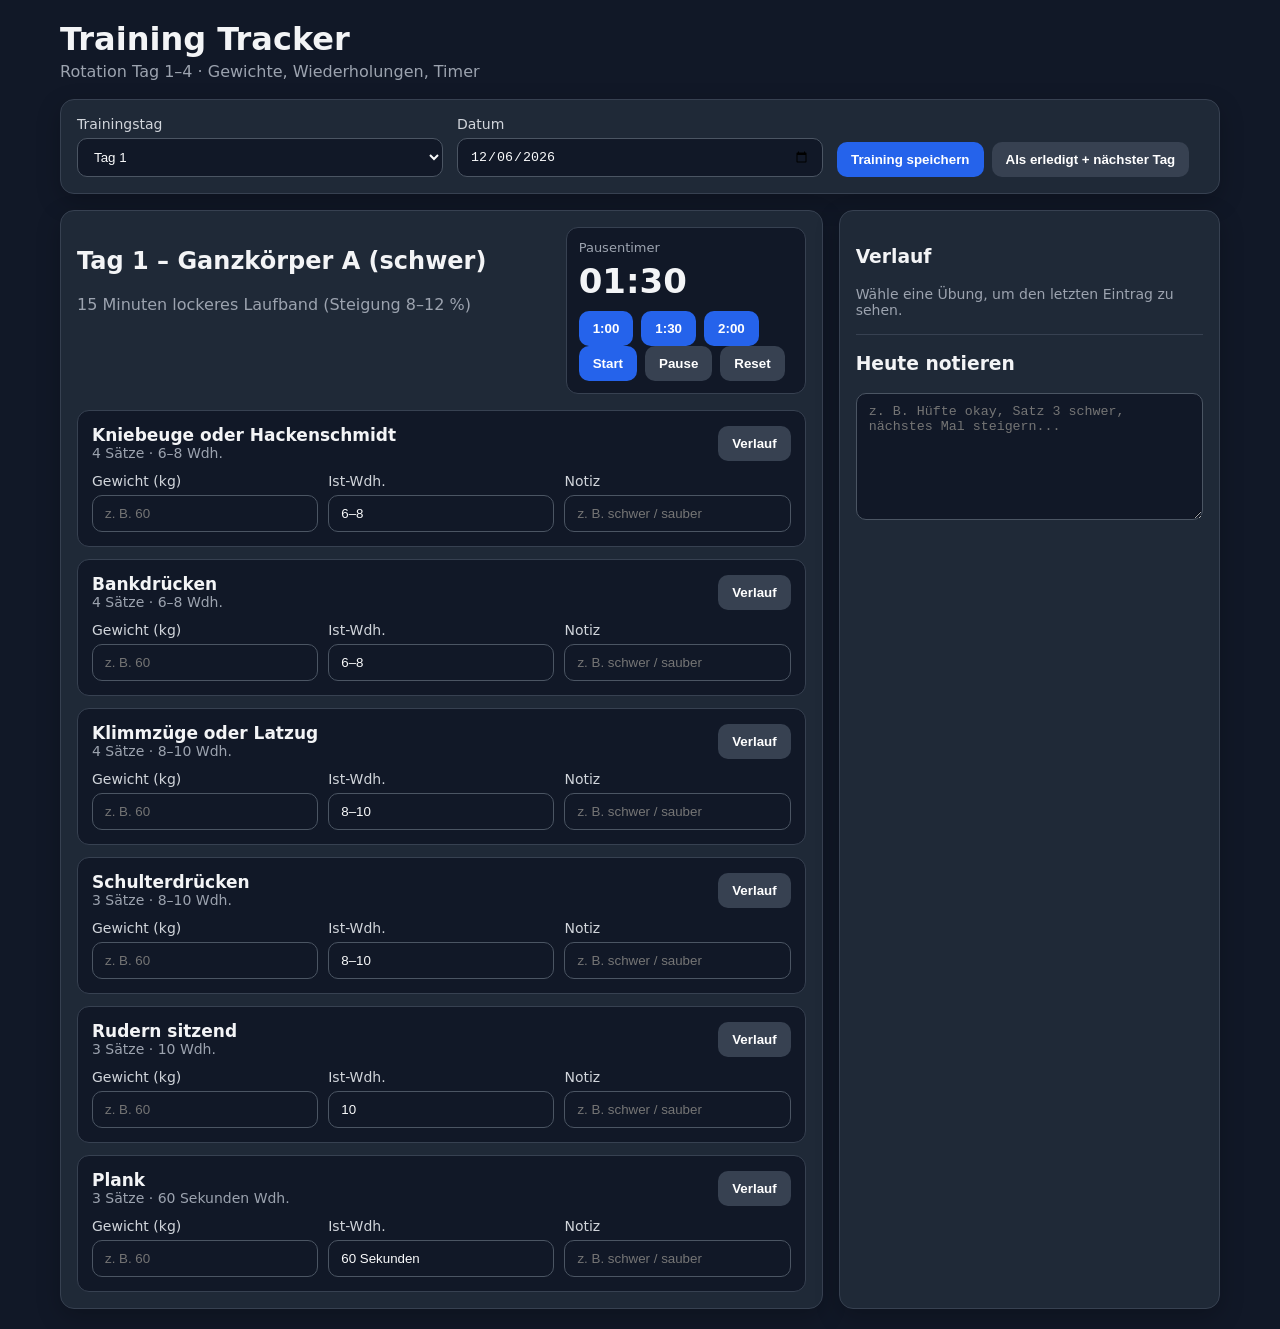
==== index.html @ ad7e07ad "Initial training tracker MVP" ====
<!doctype html>
<html lang="de">
<head>
  <meta charset="UTF-8" />
  <meta name="viewport" content="width=device-width, initial-scale=1.0" />
  <title>Training Tracker</title>
  <link rel="stylesheet" href="styles.css" />
</head>
<body>
  <div class="app">
    <header>
      <h1>Training Tracker</h1>
      <p class="subtitle">Rotation Tag 1–4 · Gewichte, Wiederholungen, Timer</p>
    </header>

    <section class="panel topbar">
      <div>
        <label for="daySelect">Trainingstag</label>
        <select id="daySelect"></select>
      </div>
      <div>
        <label for="trainingDate">Datum</label>
        <input id="trainingDate" type="date" />
      </div>
      <div class="actions">
        <button id="saveSessionBtn">Training speichern</button>
        <button id="completeDayBtn" class="secondary">Als erledigt + nächster Tag</button>
      </div>
    </section>

    <section class="grid">
      <div class="panel main-panel">
        <div class="day-header">
          <div>
            <h2 id="dayTitle">Tag 1</h2>
            <p id="dayMeta"></p>
          </div>
          <div class="timer-box">
            <div class="timer-label">Pausentimer</div>
            <div id="timerDisplay" class="timer">01:30</div>
            <div class="timer-actions">
              <button data-seconds="60" class="timerPreset">1:00</button>
              <button data-seconds="90" class="timerPreset">1:30</button>
              <button data-seconds="120" class="timerPreset">2:00</button>
            </div>
            <div class="timer-actions">
              <button id="startTimerBtn">Start</button>
              <button id="pauseTimerBtn" class="secondary">Pause</button>
              <button id="resetTimerBtn" class="secondary">Reset</button>
            </div>
          </div>
        </div>
        <div id="exerciseList" class="exercise-list"></div>
      </div>

      <aside class="panel side-panel">
        <h3>Verlauf</h3>
        <div id="historyHint" class="hint">Wähle eine Übung, um den letzten Eintrag zu sehen.</div>
        <div id="historyBox"></div>
        <hr />
        <h3>Heute notieren</h3>
        <textarea id="sessionNotes" rows="7" placeholder="z. B. Hüfte okay, Satz 3 schwer, nächstes Mal steigern..."></textarea>
      </aside>
    </section>
  </div>

  <script src="app.js"></script>
</body>
</html>
---- styles.css ----
* { box-sizing: border-box; }
body {
  margin: 0;
  font-family: Inter, system-ui, sans-serif;
  background: #111827;
  color: #f3f4f6;
}
.app {
  max-width: 1200px;
  margin: 0 auto;
  padding: 20px;
}
header h1 { margin: 0 0 4px; }
.subtitle { margin: 0 0 18px; color: #9ca3af; }
.panel {
  background: #1f2937;
  border: 1px solid #374151;
  border-radius: 14px;
  padding: 16px;
  box-shadow: 0 8px 24px rgba(0,0,0,0.22);
}
.topbar {
  display: grid;
  grid-template-columns: repeat(3, minmax(0, 1fr));
  gap: 14px;
  margin-bottom: 16px;
}
.grid {
  display: grid;
  grid-template-columns: 2fr 1fr;
  gap: 16px;
}
label {
  display: block;
  margin-bottom: 6px;
  font-size: 14px;
  color: #d1d5db;
}
select, input, textarea {
  width: 100%;
  padding: 10px 12px;
  border-radius: 10px;
  border: 1px solid #4b5563;
  background: #111827;
  color: #f9fafb;
}
button {
  border: 0;
  border-radius: 10px;
  padding: 10px 14px;
  background: #2563eb;
  color: white;
  cursor: pointer;
  font-weight: 600;
}
button.secondary { background: #374151; }
button:hover { opacity: 0.95; }
.actions, .timer-actions {
  display: flex;
  gap: 8px;
  flex-wrap: wrap;
  align-items: end;
}
.day-header {
  display: flex;
  justify-content: space-between;
  gap: 16px;
  margin-bottom: 16px;
}
#dayMeta { color: #9ca3af; margin: 4px 0 0; }
.timer-box {
  min-width: 240px;
  background: #111827;
  border: 1px solid #374151;
  border-radius: 12px;
  padding: 12px;
}
.timer-label { color: #9ca3af; font-size: 13px; }
.timer {
  font-size: 34px;
  font-weight: 700;
  margin: 6px 0 10px;
}
.exercise-list {
  display: flex;
  flex-direction: column;
  gap: 12px;
}
.exercise-card {
  border: 1px solid #374151;
  border-radius: 12px;
  padding: 14px;
  background: #111827;
}
.exercise-top {
  display: flex;
  justify-content: space-between;
  gap: 12px;
  align-items: center;
  margin-bottom: 12px;
}
.exercise-title { font-size: 17px; font-weight: 700; }
.exercise-meta { color: #9ca3af; font-size: 14px; }
.exercise-grid {
  display: grid;
  grid-template-columns: repeat(3, minmax(0, 1fr));
  gap: 10px;
}
.history-item {
  padding: 10px;
  background: #111827;
  border: 1px solid #374151;
  border-radius: 10px;
  margin-bottom: 8px;
}
.hint { color: #9ca3af; font-size: 14px; margin-bottom: 10px; }
hr { border: none; border-top: 1px solid #374151; margin: 16px 0; }
@media (max-width: 900px) {
  .grid { grid-template-columns: 1fr; }
  .topbar { grid-template-columns: 1fr; }
  .day-header { flex-direction: column; }
  .exercise-grid { grid-template-columns: 1fr; }
}
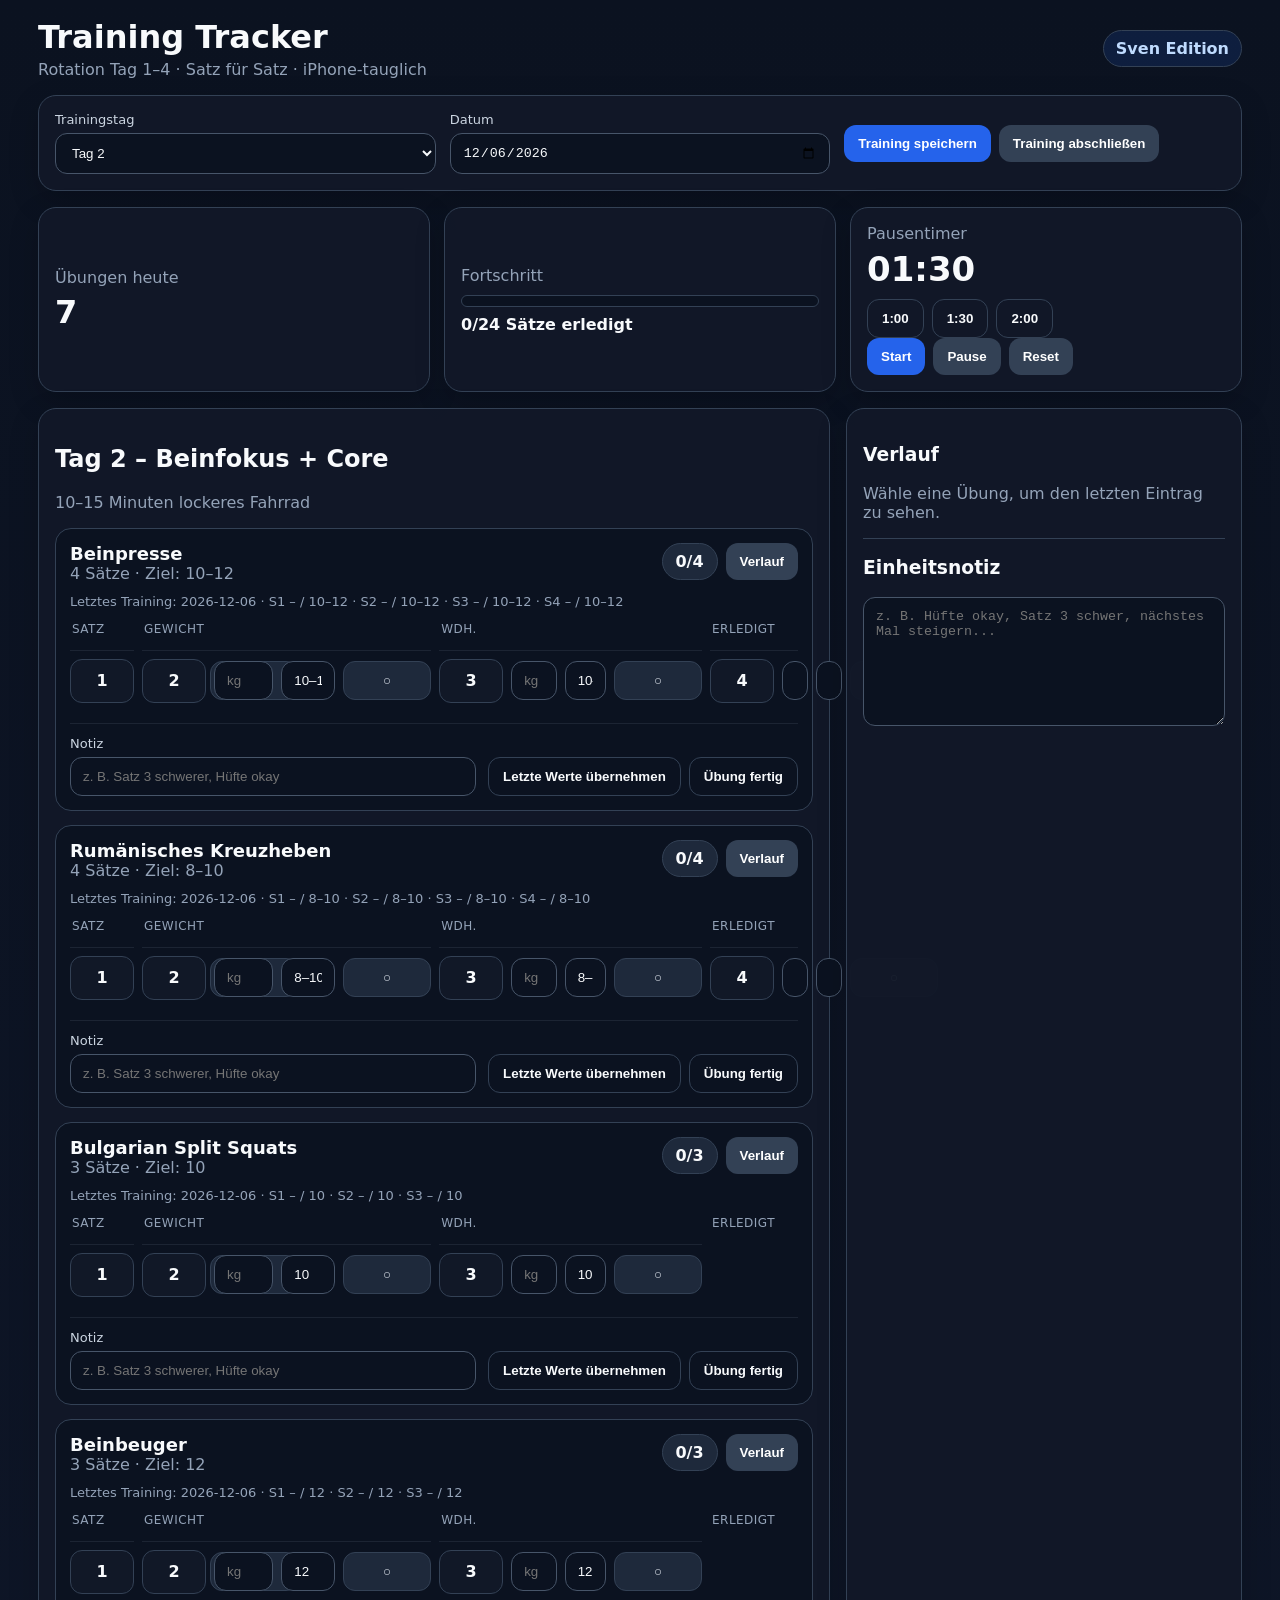
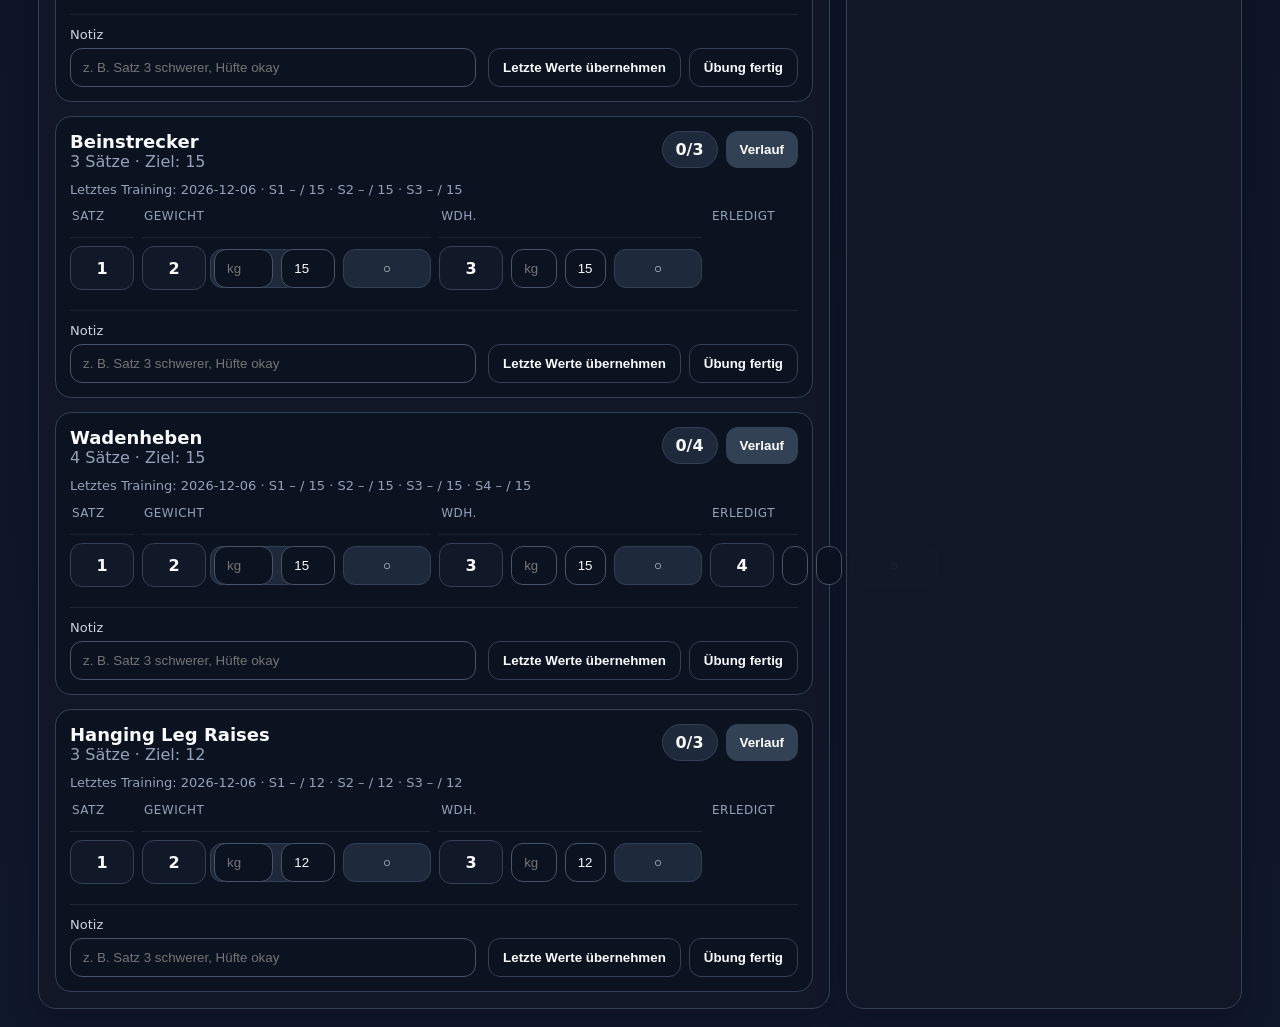
==== commit da0a8a6f: "Improve workout logging UI and set completion flow" ====
--- a/index.html
+++ b/index.html
@@ -4,13 +4,16 @@
   <meta charset="UTF-8" />
   <meta name="viewport" content="width=device-width, initial-scale=1.0" />
   <title>Training Tracker</title>
-  <link rel="stylesheet" href="styles.css" />
+  <link rel="stylesheet" href="styles.css?v=3" />
 </head>
 <body>
   <div class="app">
-    <header>
-      <h1>Training Tracker</h1>
-      <p class="subtitle">Rotation Tag 1–4 · Gewichte, Wiederholungen, Timer</p>
+    <header class="hero">
+      <div>
+        <h1>Training Tracker</h1>
+        <p class="subtitle">Rotation Tag 1–4 · Satz für Satz · iPhone-tauglich</p>
+      </div>
+      <div class="hero-chip">Sven Edition</div>
     </header>
 
     <section class="panel topbar">
@@ -24,7 +27,35 @@
       </div>
       <div class="actions">
         <button id="saveSessionBtn">Training speichern</button>
-        <button id="completeDayBtn" class="secondary">Als erledigt + nächster Tag</button>
+        <button id="completeDayBtn" class="secondary">Training abschließen</button>
+      </div>
+    </section>
+
+    <section class="dashboard">
+      <div class="panel stat-card">
+        <div class="stat-label">Übungen heute</div>
+        <div class="stat-value" id="exerciseCount">0</div>
+      </div>
+      <div class="panel stat-card progress-card">
+        <div class="stat-label">Fortschritt</div>
+        <div class="progress-row">
+          <div class="progress-bar"><div id="progressFill" class="progress-fill"></div></div>
+          <div id="progressText" class="progress-text">0/0 Sätze erledigt</div>
+        </div>
+      </div>
+      <div class="panel timer-box">
+        <div class="timer-label">Pausentimer</div>
+        <div id="timerDisplay" class="timer">01:30</div>
+        <div class="timer-actions">
+          <button data-seconds="60" class="timerPreset ghost">1:00</button>
+          <button data-seconds="90" class="timerPreset ghost">1:30</button>
+          <button data-seconds="120" class="timerPreset ghost">2:00</button>
+        </div>
+        <div class="timer-actions">
+          <button id="startTimerBtn">Start</button>
+          <button id="pauseTimerBtn" class="secondary">Pause</button>
+          <button id="resetTimerBtn" class="secondary">Reset</button>
+        </div>
       </div>
     </section>
 
@@ -35,20 +66,6 @@
             <h2 id="dayTitle">Tag 1</h2>
             <p id="dayMeta"></p>
           </div>
-          <div class="timer-box">
-            <div class="timer-label">Pausentimer</div>
-            <div id="timerDisplay" class="timer">01:30</div>
-            <div class="timer-actions">
-              <button data-seconds="60" class="timerPreset">1:00</button>
-              <button data-seconds="90" class="timerPreset">1:30</button>
-              <button data-seconds="120" class="timerPreset">2:00</button>
-            </div>
-            <div class="timer-actions">
-              <button id="startTimerBtn">Start</button>
-              <button id="pauseTimerBtn" class="secondary">Pause</button>
-              <button id="resetTimerBtn" class="secondary">Reset</button>
-            </div>
-          </div>
         </div>
         <div id="exerciseList" class="exercise-list"></div>
       </div>
@@ -58,12 +75,12 @@
         <div id="historyHint" class="hint">Wähle eine Übung, um den letzten Eintrag zu sehen.</div>
         <div id="historyBox"></div>
         <hr />
-        <h3>Heute notieren</h3>
+        <h3>Einheitsnotiz</h3>
         <textarea id="sessionNotes" rows="7" placeholder="z. B. Hüfte okay, Satz 3 schwer, nächstes Mal steigern..."></textarea>
       </aside>
     </section>
   </div>
 
-  <script src="app.js"></script>
+  <script src="app.js?v=3"></script>
 </body>
 </html>
--- a/styles.css
+++ b/styles.css
@@ -1,25 +1,51 @@
 * { box-sizing: border-box; }
+:root {
+  --bg: #0f172a;
+  --panel: #111827;
+  --panel-2: #1f2937;
+  --line: #334155;
+  --muted: #94a3b8;
+  --text: #f8fafc;
+  --blue: #2563eb;
+  --blue-2: #1d4ed8;
+  --green: #16a34a;
+}
 body {
   margin: 0;
   font-family: Inter, system-ui, sans-serif;
-  background: #111827;
-  color: #f3f4f6;
+  background: linear-gradient(180deg, #0b1220 0%, var(--bg) 100%);
+  color: var(--text);
 }
 .app {
-  max-width: 1200px;
+  max-width: 1240px;
   margin: 0 auto;
-  padding: 20px;
-}
-header h1 { margin: 0 0 4px; }
-.subtitle { margin: 0 0 18px; color: #9ca3af; }
+  padding: 18px;
+}
+.hero {
+  display: flex;
+  justify-content: space-between;
+  align-items: center;
+  gap: 12px;
+  margin-bottom: 16px;
+}
+.hero h1 { margin: 0 0 4px; }
+.subtitle { margin: 0; color: var(--muted); }
+.hero-chip {
+  border: 1px solid var(--line);
+  background: rgba(37,99,235,.15);
+  color: #bfdbfe;
+  padding: 8px 12px;
+  border-radius: 999px;
+  font-weight: 700;
+}
 .panel {
-  background: #1f2937;
-  border: 1px solid #374151;
-  border-radius: 14px;
+  background: rgba(17,24,39,.95);
+  border: 1px solid var(--line);
+  border-radius: 18px;
   padding: 16px;
-  box-shadow: 0 8px 24px rgba(0,0,0,0.22);
-}
-.topbar {
+  box-shadow: 0 10px 30px rgba(0,0,0,.18);
+}
+.topbar, .dashboard {
   display: grid;
   grid-template-columns: repeat(3, minmax(0, 1fr));
   gap: 14px;
@@ -27,97 +53,174 @@
 }
 .grid {
   display: grid;
-  grid-template-columns: 2fr 1fr;
+  grid-template-columns: minmax(0, 2fr) minmax(300px, 1fr);
   gap: 16px;
 }
 label {
   display: block;
   margin-bottom: 6px;
-  font-size: 14px;
-  color: #d1d5db;
+  font-size: 13px;
+  color: #cbd5e1;
 }
 select, input, textarea {
   width: 100%;
-  padding: 10px 12px;
-  border-radius: 10px;
-  border: 1px solid #4b5563;
-  background: #111827;
-  color: #f9fafb;
-}
+  padding: 11px 12px;
+  border-radius: 12px;
+  border: 1px solid #475569;
+  background: #0b1220;
+  color: var(--text);
+}
+textarea { resize: vertical; }
 button {
   border: 0;
-  border-radius: 10px;
-  padding: 10px 14px;
-  background: #2563eb;
+  border-radius: 12px;
+  padding: 11px 14px;
+  background: var(--blue);
   color: white;
   cursor: pointer;
-  font-weight: 600;
-}
-button.secondary { background: #374151; }
-button:hover { opacity: 0.95; }
-.actions, .timer-actions {
+  font-weight: 700;
+}
+button.secondary { background: #334155; }
+button.ghost {
+  background: transparent;
+  border: 1px solid var(--line);
+  color: var(--text);
+}
+button:hover { opacity: .96; }
+.actions, .timer-actions, .exercise-actions, .footer-actions {
   display: flex;
   gap: 8px;
   flex-wrap: wrap;
-  align-items: end;
-}
-.day-header {
-  display: flex;
-  justify-content: space-between;
-  gap: 16px;
-  margin-bottom: 16px;
-}
-#dayMeta { color: #9ca3af; margin: 4px 0 0; }
-.timer-box {
-  min-width: 240px;
-  background: #111827;
-  border: 1px solid #374151;
-  border-radius: 12px;
-  padding: 12px;
-}
-.timer-label { color: #9ca3af; font-size: 13px; }
+  align-items: center;
+}
+.stat-card { display: flex; flex-direction: column; justify-content: center; min-height: 110px; }
+.stat-label, .timer-label, #dayMeta, .hint, .exercise-meta, .last-row { color: var(--muted); }
+.stat-value {
+  font-size: 32px;
+  font-weight: 800;
+  margin-top: 6px;
+}
+.progress-row { margin-top: 10px; }
+.progress-bar {
+  height: 12px;
+  border-radius: 999px;
+  background: #0b1220;
+  border: 1px solid var(--line);
+  overflow: hidden;
+}
+.progress-fill {
+  height: 100%;
+  width: 0%;
+  background: linear-gradient(90deg, var(--green), #22c55e);
+}
+.progress-text { margin-top: 8px; font-weight: 700; }
+.timer-box { min-height: 110px; }
 .timer {
   font-size: 34px;
-  font-weight: 700;
+  font-weight: 800;
   margin: 6px 0 10px;
 }
+.day-header { margin-bottom: 16px; }
 .exercise-list {
   display: flex;
   flex-direction: column;
-  gap: 12px;
+  gap: 14px;
 }
 .exercise-card {
-  border: 1px solid #374151;
-  border-radius: 12px;
+  border: 1px solid var(--line);
+  border-radius: 16px;
   padding: 14px;
-  background: #111827;
+  background: #0b1220;
 }
 .exercise-top {
   display: flex;
   justify-content: space-between;
   gap: 12px;
-  align-items: center;
-  margin-bottom: 12px;
-}
-.exercise-title { font-size: 17px; font-weight: 700; }
-.exercise-meta { color: #9ca3af; font-size: 14px; }
-.exercise-grid {
-  display: grid;
-  grid-template-columns: repeat(3, minmax(0, 1fr));
-  gap: 10px;
+  align-items: flex-start;
+  margin-bottom: 10px;
+}
+.exercise-title { font-size: 18px; font-weight: 800; }
+.exercise-pill {
+  display: inline-flex;
+  align-items: center;
+  justify-content: center;
+  min-width: 56px;
+  padding: 8px 10px;
+  border-radius: 999px;
+  background: #1e293b;
+  border: 1px solid var(--line);
+  font-weight: 800;
+}
+.exercise-pill.done {
+  background: rgba(22,163,74,.2);
+  color: #86efac;
+  border-color: rgba(22,163,74,.45);
+}
+.last-row {
+  font-size: 13px;
+  line-height: 1.45;
+  margin-bottom: 10px;
+}
+.set-table, .set-row {
+  display: grid;
+  grid-template-columns: 64px 1.1fr 1fr 88px;
+  gap: 8px;
+  align-items: center;
+}
+.set-head {
+  color: var(--muted);
+  font-size: 12px;
+  text-transform: uppercase;
+  letter-spacing: .04em;
+  padding: 0 2px 6px;
+}
+.set-row {
+  padding: 8px 0;
+  border-top: 1px solid rgba(148,163,184,.12);
+}
+.set-row.is-done input {
+  border-color: rgba(22,163,74,.5);
+}
+.set-label {
+  height: 44px;
+  display: flex;
+  align-items: center;
+  justify-content: center;
+  border-radius: 12px;
+  border: 1px solid var(--line);
+  background: #111827;
+  font-weight: 800;
+}
+.doneBtn {
+  background: #1e293b;
+  border: 1px solid var(--line);
+  color: #e2e8f0;
+}
+.doneBtn.done {
+  background: rgba(22,163,74,.2);
+  color: #86efac;
+  border-color: rgba(22,163,74,.45);
+}
+.exercise-footer {
+  margin-top: 12px;
+  padding-top: 12px;
+  border-top: 1px solid rgba(148,163,184,.12);
+  display: grid;
+  grid-template-columns: 1fr auto;
+  gap: 12px;
+  align-items: end;
 }
 .history-item {
   padding: 10px;
-  background: #111827;
-  border: 1px solid #374151;
-  border-radius: 10px;
+  background: #0b1220;
+  border: 1px solid var(--line);
+  border-radius: 12px;
   margin-bottom: 8px;
-}
-.hint { color: #9ca3af; font-size: 14px; margin-bottom: 10px; }
-hr { border: none; border-top: 1px solid #374151; margin: 16px 0; }
+  line-height: 1.45;
+}
+hr { border: none; border-top: 1px solid var(--line); margin: 16px 0; }
 @media (max-width: 900px) {
-  .grid { grid-template-columns: 1fr; }
-  .topbar { grid-template-columns: 1fr; }
-  .day-header { flex-direction: column; }
-  .exercise-grid { grid-template-columns: 1fr; }
-}
+  .topbar, .dashboard, .grid, .exercise-footer { grid-template-columns: 1fr; }
+  .hero, .exercise-top { flex-direction: column; align-items: stretch; }
+  .set-table, .set-row { grid-template-columns: 54px 1fr 1fr 76px; }
+}
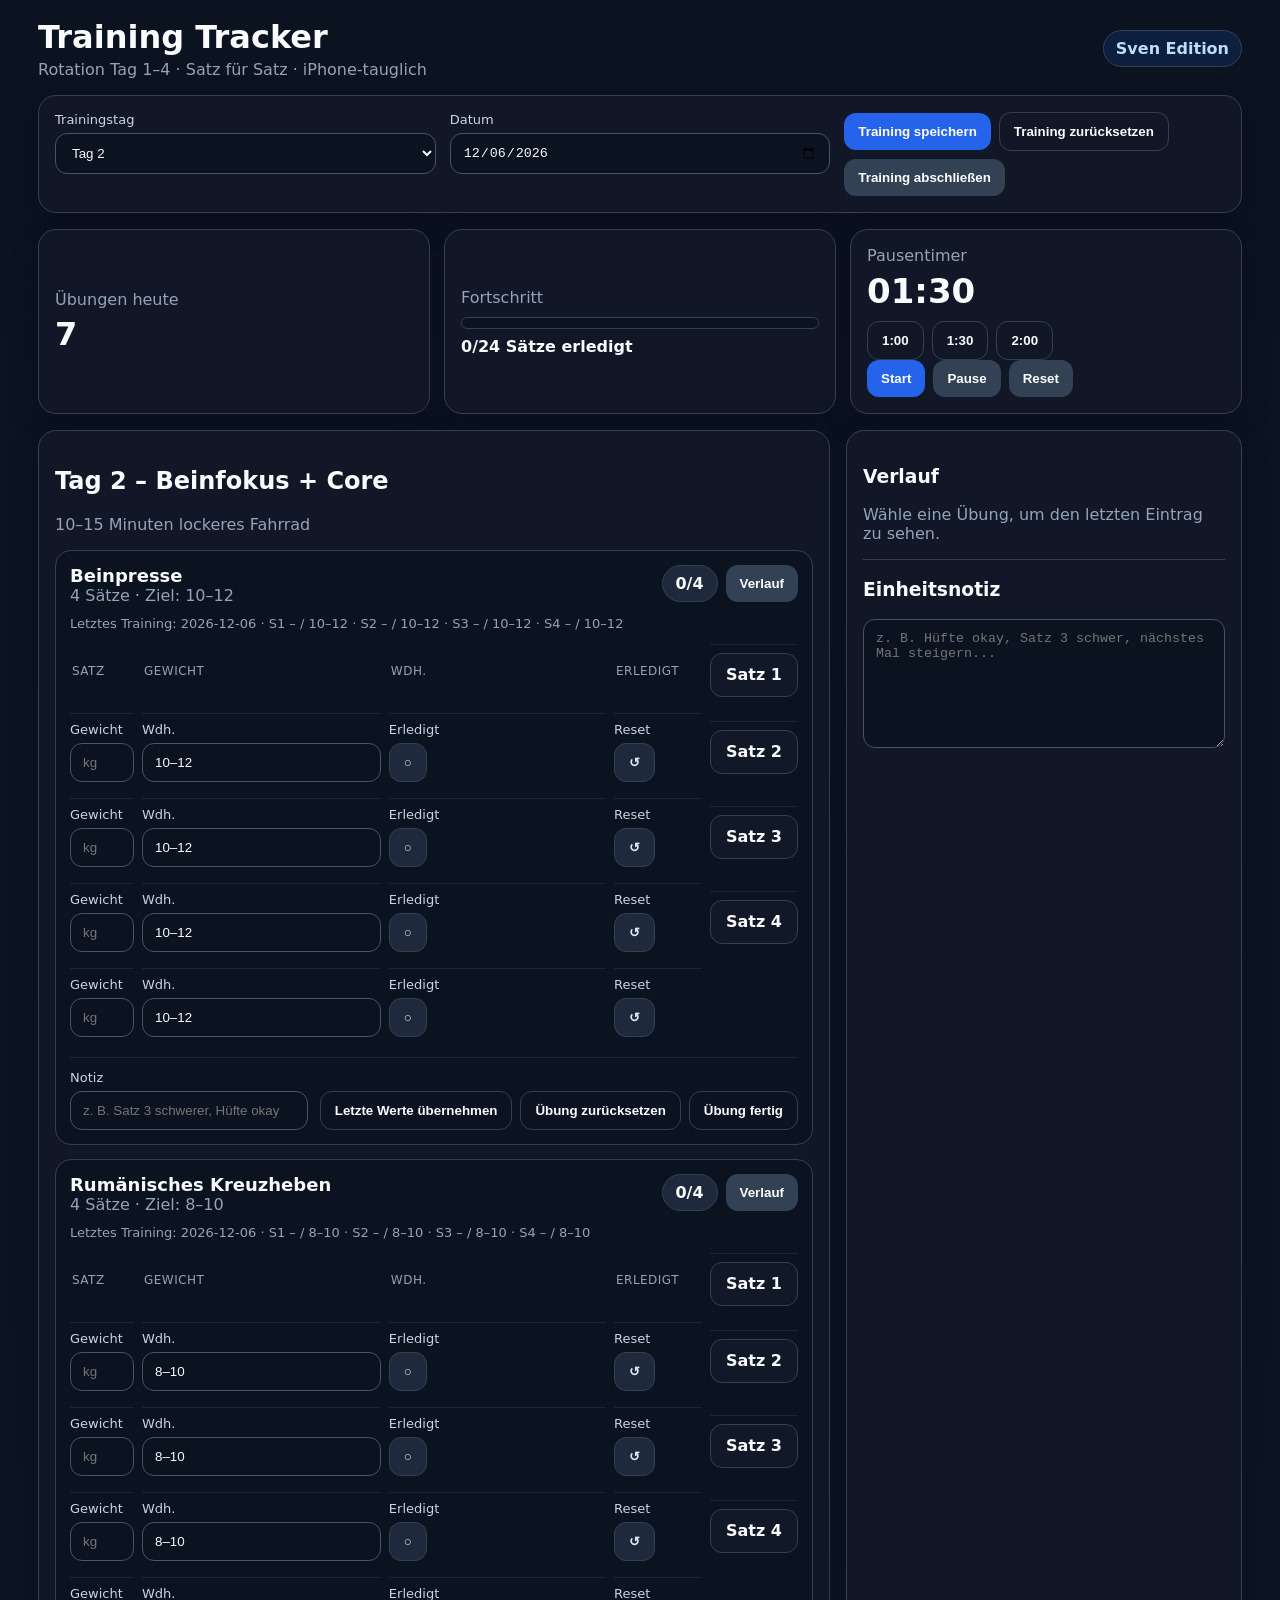
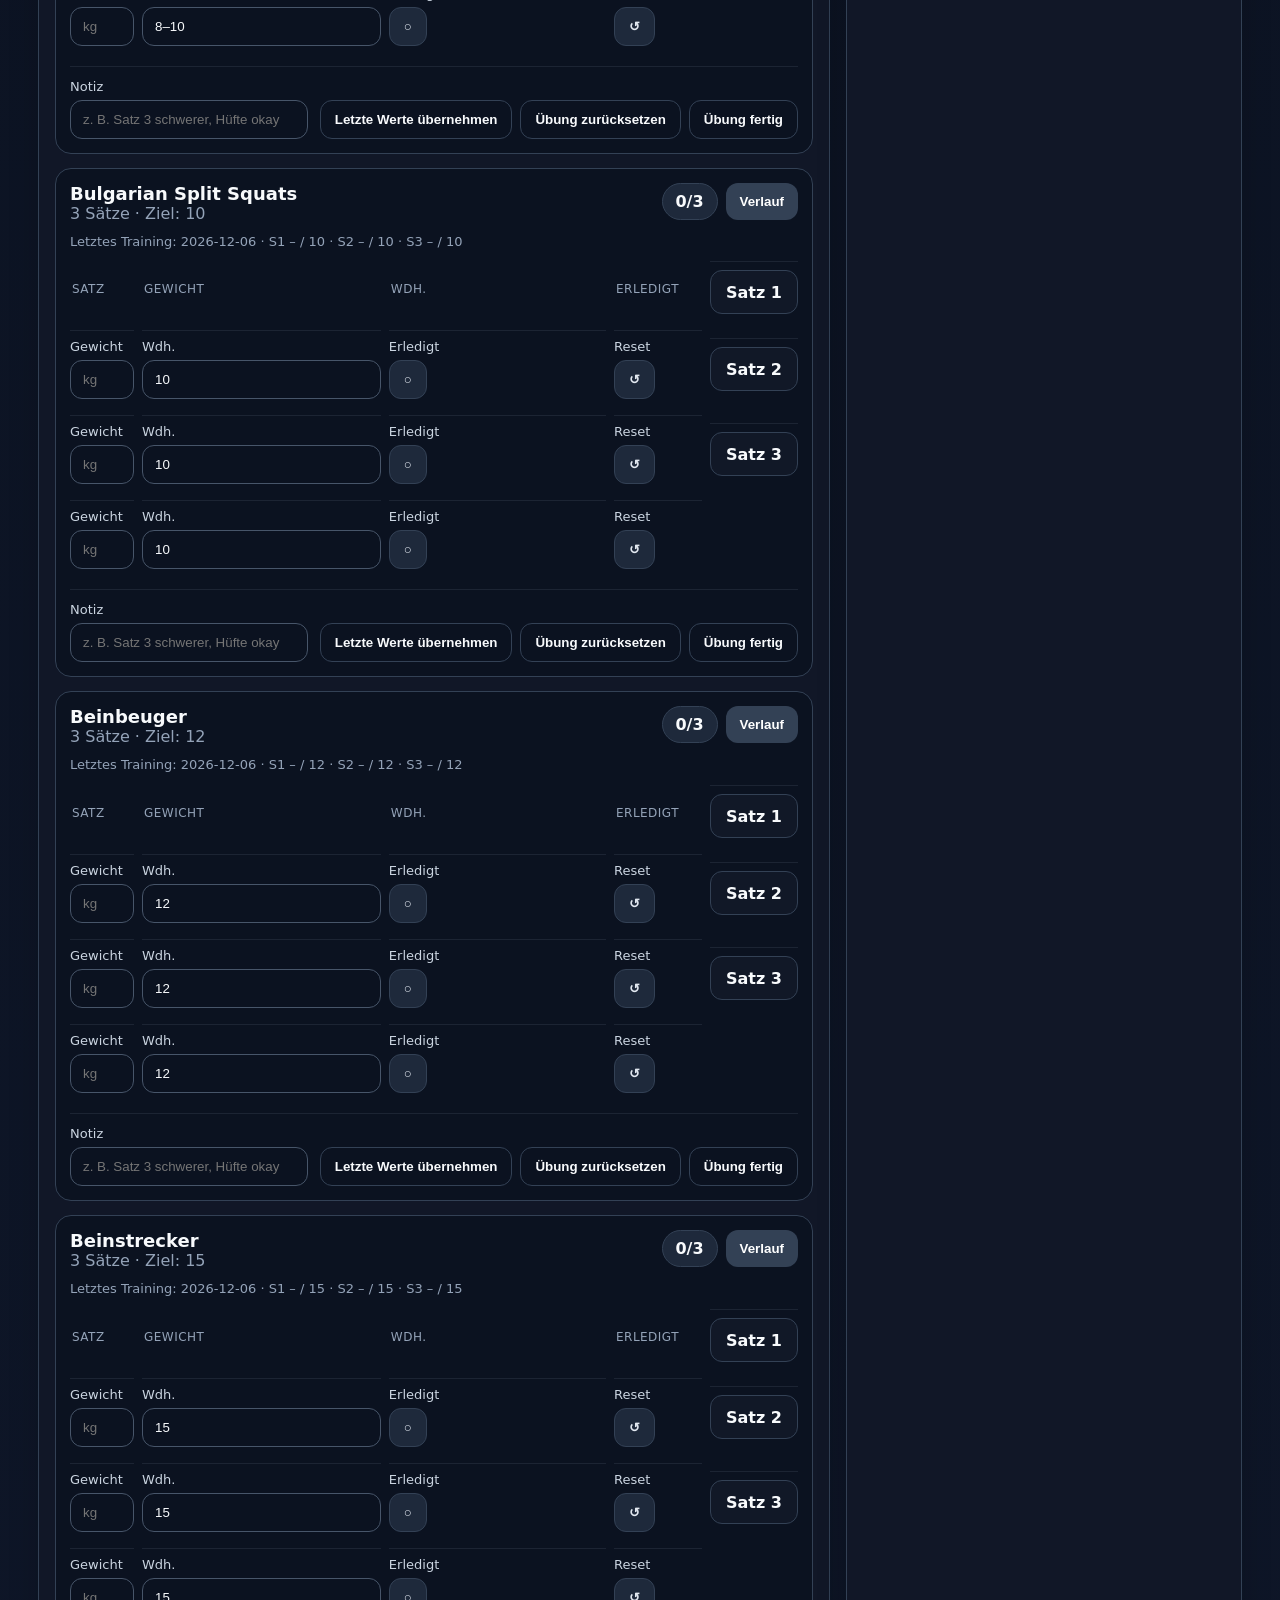
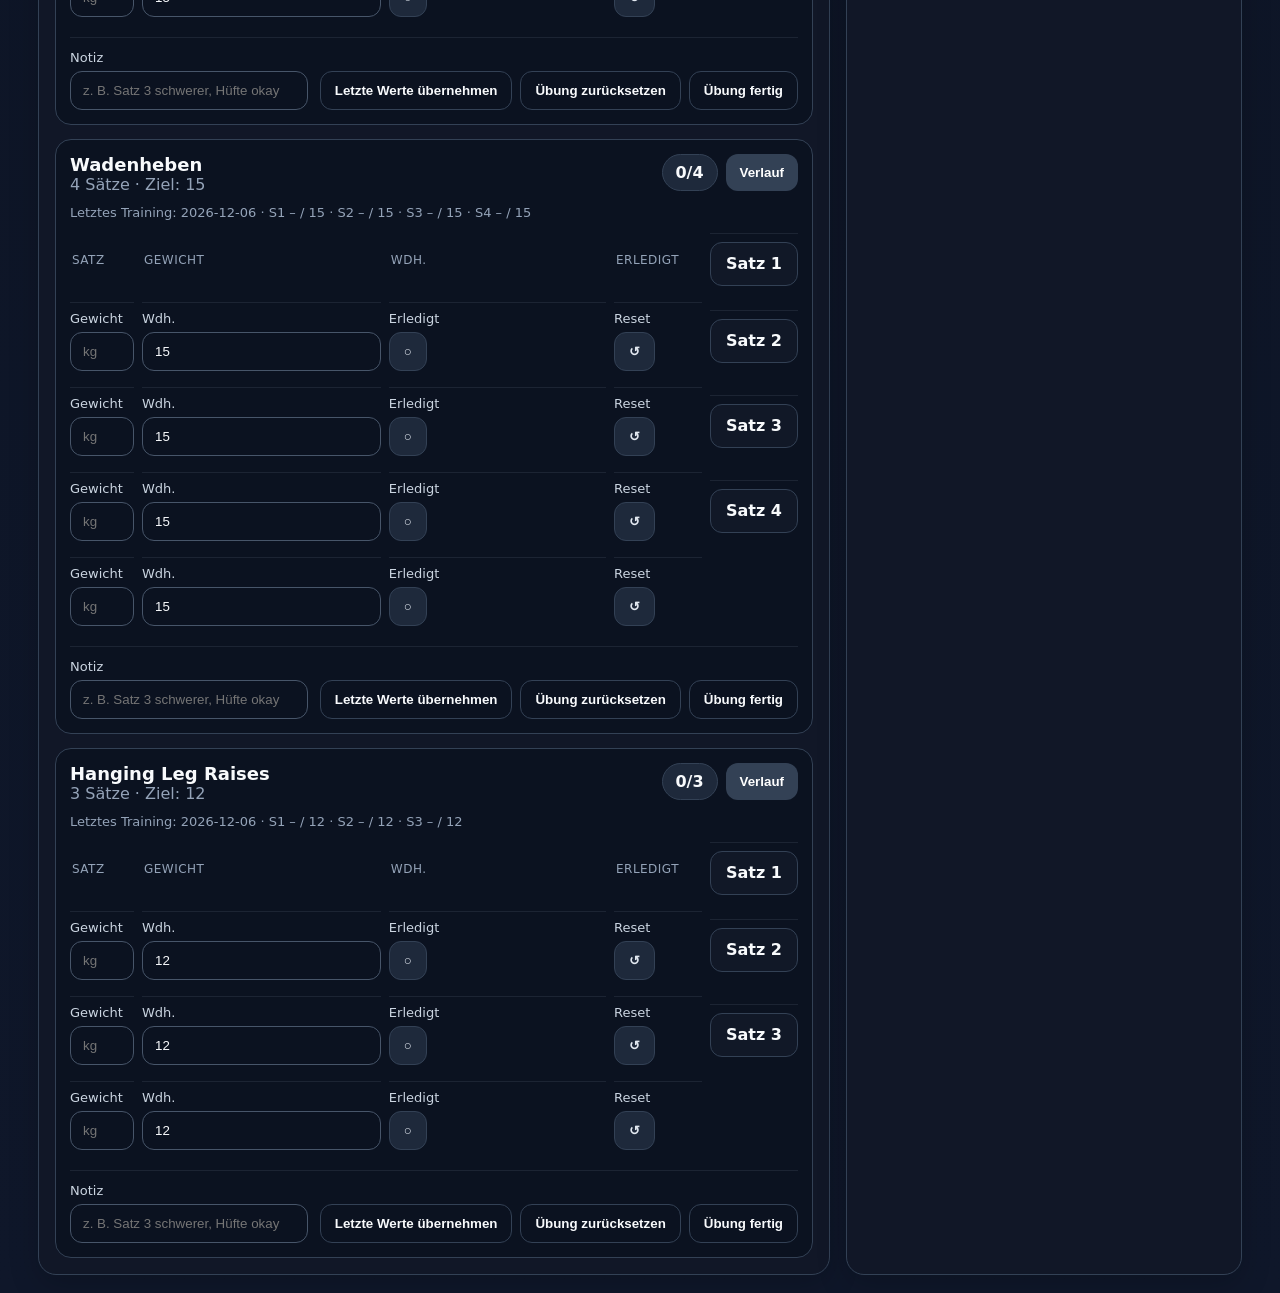
==== commit 32997bd3: "Fix mobile set layout and add reset controls" ====
--- a/index.html
+++ b/index.html
@@ -27,6 +27,7 @@
       </div>
       <div class="actions">
         <button id="saveSessionBtn">Training speichern</button>
+        <button id="resetWorkoutBtn" class="ghost">Training zurücksetzen</button>
         <button id="completeDayBtn" class="secondary">Training abschließen</button>
       </div>
     </section>
--- a/styles.css
+++ b/styles.css
@@ -161,9 +161,9 @@
   line-height: 1.45;
   margin-bottom: 10px;
 }
-.set-table, .set-row {
-  display: grid;
-  grid-template-columns: 64px 1.1fr 1fr 88px;
+.set-table {
+  display: grid;
+  grid-template-columns: 64px 1.1fr 1fr 88px 88px;
   gap: 8px;
   align-items: center;
 }
@@ -175,10 +175,16 @@
   padding: 0 2px 6px;
 }
 .set-row {
+  display: contents;
+}
+.set-cell {
   padding: 8px 0;
   border-top: 1px solid rgba(148,163,184,.12);
 }
-.set-row.is-done input {
+.set-cell input {
+  width: 100%;
+}
+.set-row.is-done .set-cell input {
   border-color: rgba(22,163,74,.5);
 }
 .set-label {
@@ -191,7 +197,7 @@
   background: #111827;
   font-weight: 800;
 }
-.doneBtn {
+.doneBtn, .resetSetBtn {
   background: #1e293b;
   border: 1px solid var(--line);
   color: #e2e8f0;
@@ -222,5 +228,39 @@
 @media (max-width: 900px) {
   .topbar, .dashboard, .grid, .exercise-footer { grid-template-columns: 1fr; }
   .hero, .exercise-top { flex-direction: column; align-items: stretch; }
-  .set-table, .set-row { grid-template-columns: 54px 1fr 1fr 76px; }
-}
+  .set-table {
+    display: block;
+  }
+  .set-head {
+    display: none;
+  }
+  .set-row {
+    display: grid;
+    grid-template-columns: 1fr 1fr;
+    gap: 8px;
+    margin-bottom: 10px;
+    padding: 10px;
+    border: 1px solid rgba(148,163,184,.12);
+    border-radius: 14px;
+    background: rgba(15,23,42,.45);
+  }
+  .set-cell {
+    padding: 0;
+    border-top: 0;
+  }
+  .set-cell.full {
+    grid-column: 1 / -1;
+  }
+  .set-cell label {
+    display: block;
+    margin-bottom: 6px;
+    font-size: 12px;
+    color: var(--muted);
+  }
+  .set-label {
+    width: 100%;
+  }
+  .doneBtn, .resetSetBtn {
+    width: 100%;
+  }
+}
